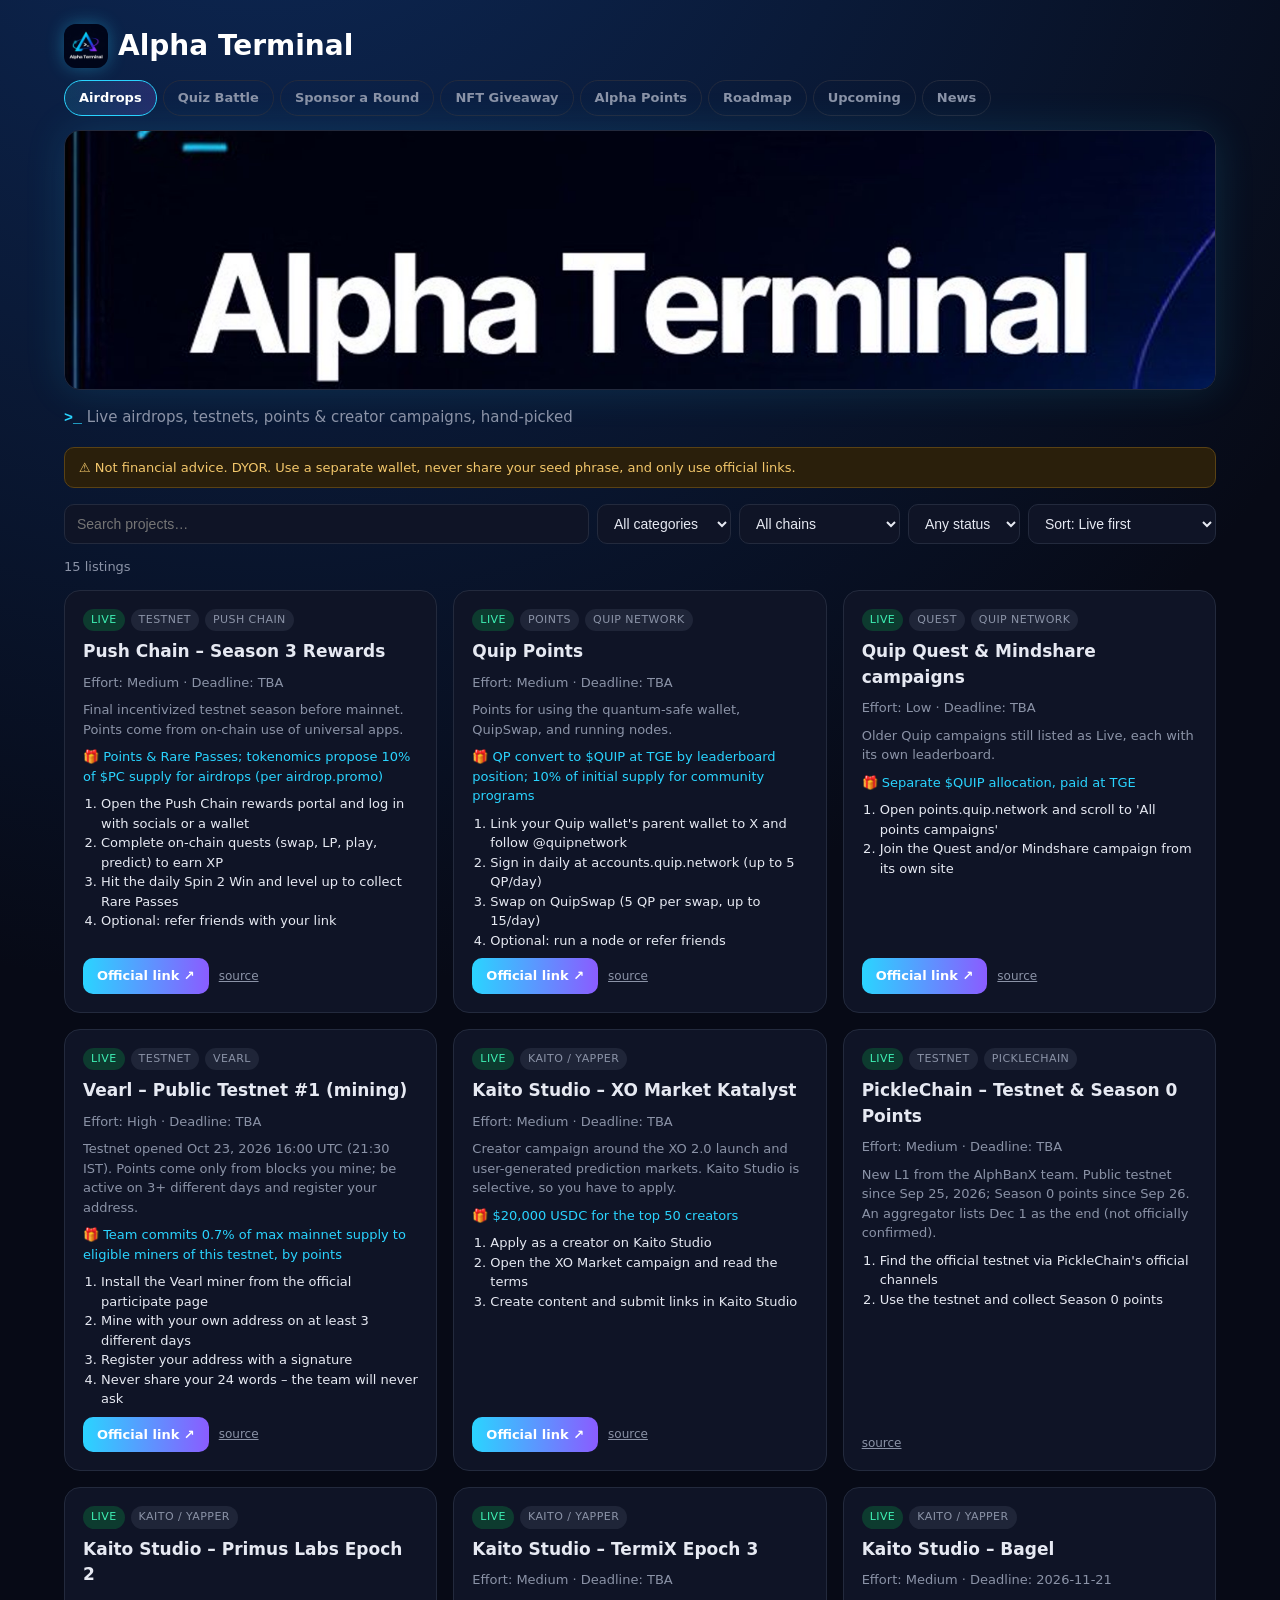
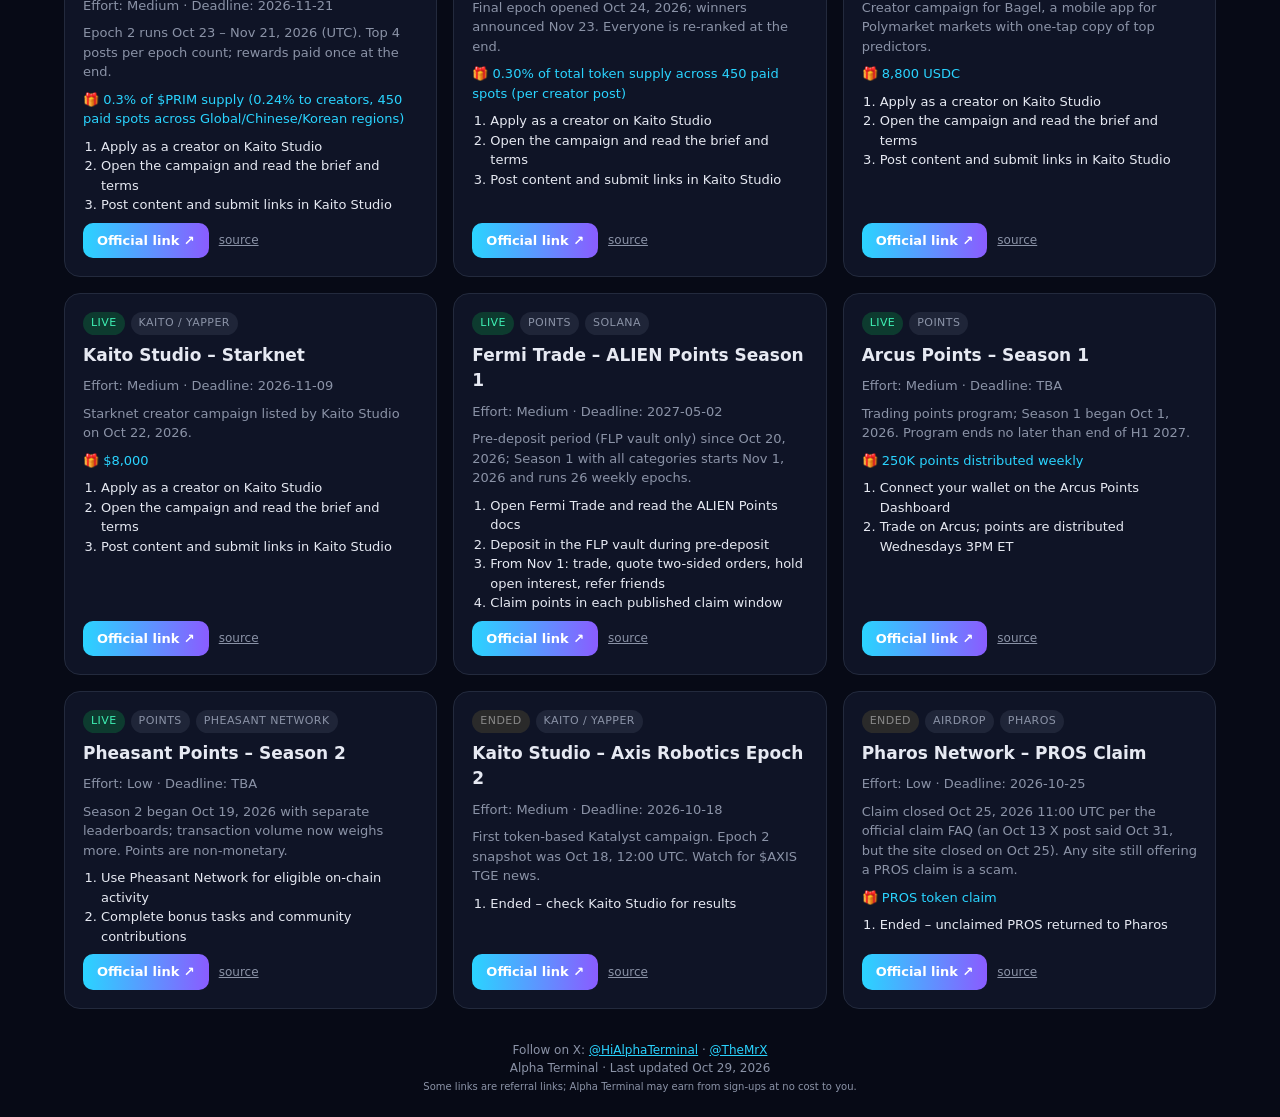
==== index.html @ 2c3d5b38 "Launch Alpha Terminal" ====
<!doctype html><html lang="en"><head><meta charset="utf-8"><meta name="viewport" content="width=device-width,initial-scale=1">
<title>Alpha Terminal</title><link rel="icon" href="assets/logo.jpg"><link rel="stylesheet" href="style.css"></head><body>
<header><div class="brand"><img src="assets/logo.jpg" alt="Alpha Terminal logo" class="logoimg"><span id="brand">Alpha Terminal</span></div><nav class="nav"><a href="index.html" class="on">Airdrops</a><a href="quiz.html">Quiz Battle</a><a href="sponsor.html">Sponsor a Round</a><a href="giveaway.html">NFT Giveaway</a><a href="points.html">Alpha Points</a><a href="roadmap.html">Roadmap</a><a href="upcoming.html">Upcoming</a><a href="news.html">News</a></nav><img class="hero" src="assets/banner.jpg" alt="Alpha Terminal"><p class="tag"><span class="prompt">&gt;_</span> Live airdrops, testnets, points &amp; creator campaigns, hand-picked</p></header>
<div class="disclaimer">⚠️ Not financial advice. DYOR. Use a separate wallet, never share your seed phrase, and only use official links.</div>
<section class="controls">
<input id="q" placeholder="Search projects…">
<select id="cat"><option value="">All categories</option><option value="airdrop">Airdrop</option><option value="testnet">Testnet</option><option value="points">Points</option><option value="kaito">Kaito / Yapper</option><option value="quest">Quest</option></select>
<select id="chain"><option value="">All chains</option></select>
<select id="status"><option value="">Any status</option><option value="live">Live</option><option value="upcoming">Upcoming</option><option value="ended">Ended</option></select>
<select id="sort"><option value="status">Sort: Live first</option><option value="deadline">Sort: Deadline soonest</option><option value="name">Sort: Name</option></select>
</section>
<p id="count" class="count"></p><main id="grid" class="grid"></main>
<footer>Follow on X: <a href="https://x.com/HiAlphaTerminal" target="_blank" rel="noopener">@HiAlphaTerminal</a> · <a href="https://x.com/TheMrX" target="_blank" rel="noopener">@TheMrX</a><br>Alpha Terminal · Last updated Oct 29, 2026<br><small>Some links are referral links; Alpha Terminal may earn from sign-ups at no cost to you.</small></footer>
<script src="app.js"></script></body></html>
---- style.css ----
:root{--bg:#070a16;--card:#0f1426;--line:#232a3d;--txt:#e6e9f2;--mut:#8b93a7;--acc:#8a5cff;--acc2:#2ad4ff}
*{box-sizing:border-box}body{margin:0 auto;background:radial-gradient(circle at 20% -10%,#0d2a5a,transparent 40%),var(--bg);color:var(--txt);font:15px/1.5 system-ui,-apple-system,Segoe UI,Roboto,sans-serif;padding:24px;max-width:1200px}
header .brand{font-size:28px;font-weight:800}.logo{color:var(--acc2)}#brand{background:linear-gradient(90deg,var(--acc),var(--acc2));-webkit-background-clip:text;background-clip:text;color:transparent}.tag{color:var(--mut);margin:4px 0 16px}
.disclaimer{background:#2a1f0b;border:1px solid #5a4214;color:#f3c76b;padding:10px 14px;border-radius:10px;font-size:13px;margin-bottom:16px}
.controls{display:flex;flex-wrap:wrap;gap:8px;margin-bottom:8px}.controls input,.controls select{background:var(--card);color:var(--txt);border:1px solid var(--line);border-radius:10px;padding:10px 12px;font-size:14px}.controls input{flex:1;min-width:200px}
.count{color:var(--mut);font-size:13px}.grid{display:grid;grid-template-columns:repeat(auto-fill,minmax(300px,1fr));gap:16px}
.card{background:var(--card);border:1px solid var(--line);border-radius:16px;padding:18px;display:flex;flex-direction:column;gap:8px;transition:.2s}.card:hover{border-color:var(--acc);transform:translateY(-2px)}
.card h3{margin:0;font-size:17px}.badges{display:flex;flex-wrap:wrap;gap:6px}.b{font-size:11px;padding:3px 8px;border-radius:99px;background:#1f2538;color:var(--mut);text-transform:uppercase;letter-spacing:.04em}
.live{background:#0d3b2f;color:#3ef0b4}.upcoming{background:#1c2a52;color:#7fb0ff}.ended{background:#2a2a2a;color:#888}
.meta{font-size:13px;color:var(--mut);margin:0}.reward{font-size:13px;color:var(--acc2)}ol{margin:0;padding-left:18px;font-size:13px}
.links{margin-top:auto;display:flex;gap:10px;align-items:center}.btn{background:var(--acc);color:#fff;text-decoration:none;padding:8px 14px;border-radius:10px;font-weight:600;font-size:13px}.src{color:var(--mut);font-size:12px}
footer{color:var(--mut);font-size:12px;text-align:center;margin-top:32px}@media(max-width:600px){body{padding:14px}.controls select{flex:1}}
.brand{display:flex;align-items:center;gap:10px}.logoimg{width:44px;height:44px;border-radius:12px;box-shadow:0 0 18px #2ad4ff55}#brand{color:#fff;background:none}
.hero{width:100%;max-height:260px;object-fit:cover;border-radius:16px;margin:14px 0 6px;border:1px solid var(--line);box-shadow:0 0 40px #2ad4ff22}
.prompt{color:var(--acc2);font-family:ui-monospace,monospace;font-weight:700}.btn{background:linear-gradient(90deg,var(--acc2),var(--acc))}footer a{color:var(--acc2)}
.card:hover{border-color:var(--acc2)}

.nav{display:flex;gap:6px;flex-wrap:wrap;margin-top:12px}.nav a{color:var(--mut);text-decoration:none;padding:7px 14px;border:1px solid var(--line);border-radius:99px;font-size:13px;font-weight:600}.nav a.on,.nav a:hover{color:#fff;border-color:var(--acc2);background:linear-gradient(90deg,#2ad4ff22,#8a5cff33)}
.ptitle{font-size:28px;margin:20px 0 10px}.panel{background:var(--card);border:1px solid var(--line);border-radius:16px;padding:20px;margin:16px 0}
.round{background:linear-gradient(90deg,#2ad4ff22,#8a5cff33);border:1px solid var(--acc);border-radius:14px;padding:12px 16px;display:flex;gap:12px;align-items:center;flex-wrap:wrap}.round img{width:36px;height:36px;border-radius:8px}
.rules ul{padding-left:18px;color:var(--txt);font-size:14px}.joinf{display:flex;flex-wrap:wrap;gap:8px}.joinf input{flex:1;min-width:160px;background:#0a0f1e;color:var(--txt);border:1px solid var(--line);border-radius:10px;padding:10px 12px}
button.btn{border:0;cursor:pointer}.btn2{background:transparent;color:var(--acc2);border:1px solid var(--acc2);padding:8px 14px;border-radius:10px;font-weight:600;font-size:13px;text-decoration:none;cursor:pointer}.sm{padding:4px 10px;font-size:11px}
.qtop{display:flex;justify-content:space-between;color:var(--mut)}.timer{font-family:ui-monospace,monospace;color:var(--acc2);font-weight:700}.bar{height:6px;background:#1f2538;border-radius:9px;overflow:hidden;margin:8px 0}.bar i{display:block;height:100%;background:linear-gradient(90deg,var(--acc2),var(--acc))}
.opts{display:grid;gap:10px}.opts button{text-align:left;background:#0a0f1e;color:var(--txt);border:1px solid var(--line);border-radius:12px;padding:12px 14px;font-size:15px;cursor:pointer}.opts button:hover{border-color:var(--acc2)}.opts .ok{border-color:#3ef0b4;background:#0d3b2f}.opts .bad{border-color:#ff5c7a;background:#3b0d18}
.big{background:linear-gradient(90deg,var(--acc2),var(--acc));-webkit-background-clip:text;background-clip:text;color:transparent}
.lb{padding-left:22px}.lb li{padding:4px 0}.lb .w{color:#ffd76a;font-weight:700}.feat{background:linear-gradient(90deg,#2ad4ff,#8a5cff);color:#fff}.card.featured{border-color:var(--acc2);box-shadow:0 0 22px #2ad4ff33}
h2{font-size:20px}
.joinf label{flex:1 1 100%;display:flex;align-items:flex-start;gap:8px;margin:0}.joinf label input[type=checkbox]{flex:0 0 auto;min-width:0;width:16px;height:16px;margin:2px 0 0;padding:0}
.jp canvas{width:100%;max-width:600px;height:auto;border-radius:12px;border:1px solid var(--line);display:block;margin:10px 0}.jp .row{display:flex;flex-wrap:wrap;gap:8px;margin:8px 0}.jp input{flex:1;min-width:220px;background:#0a0f1e;color:var(--txt);border:1px solid var(--line);border-radius:10px;padding:10px 12px}
[hidden]{display:none!important}
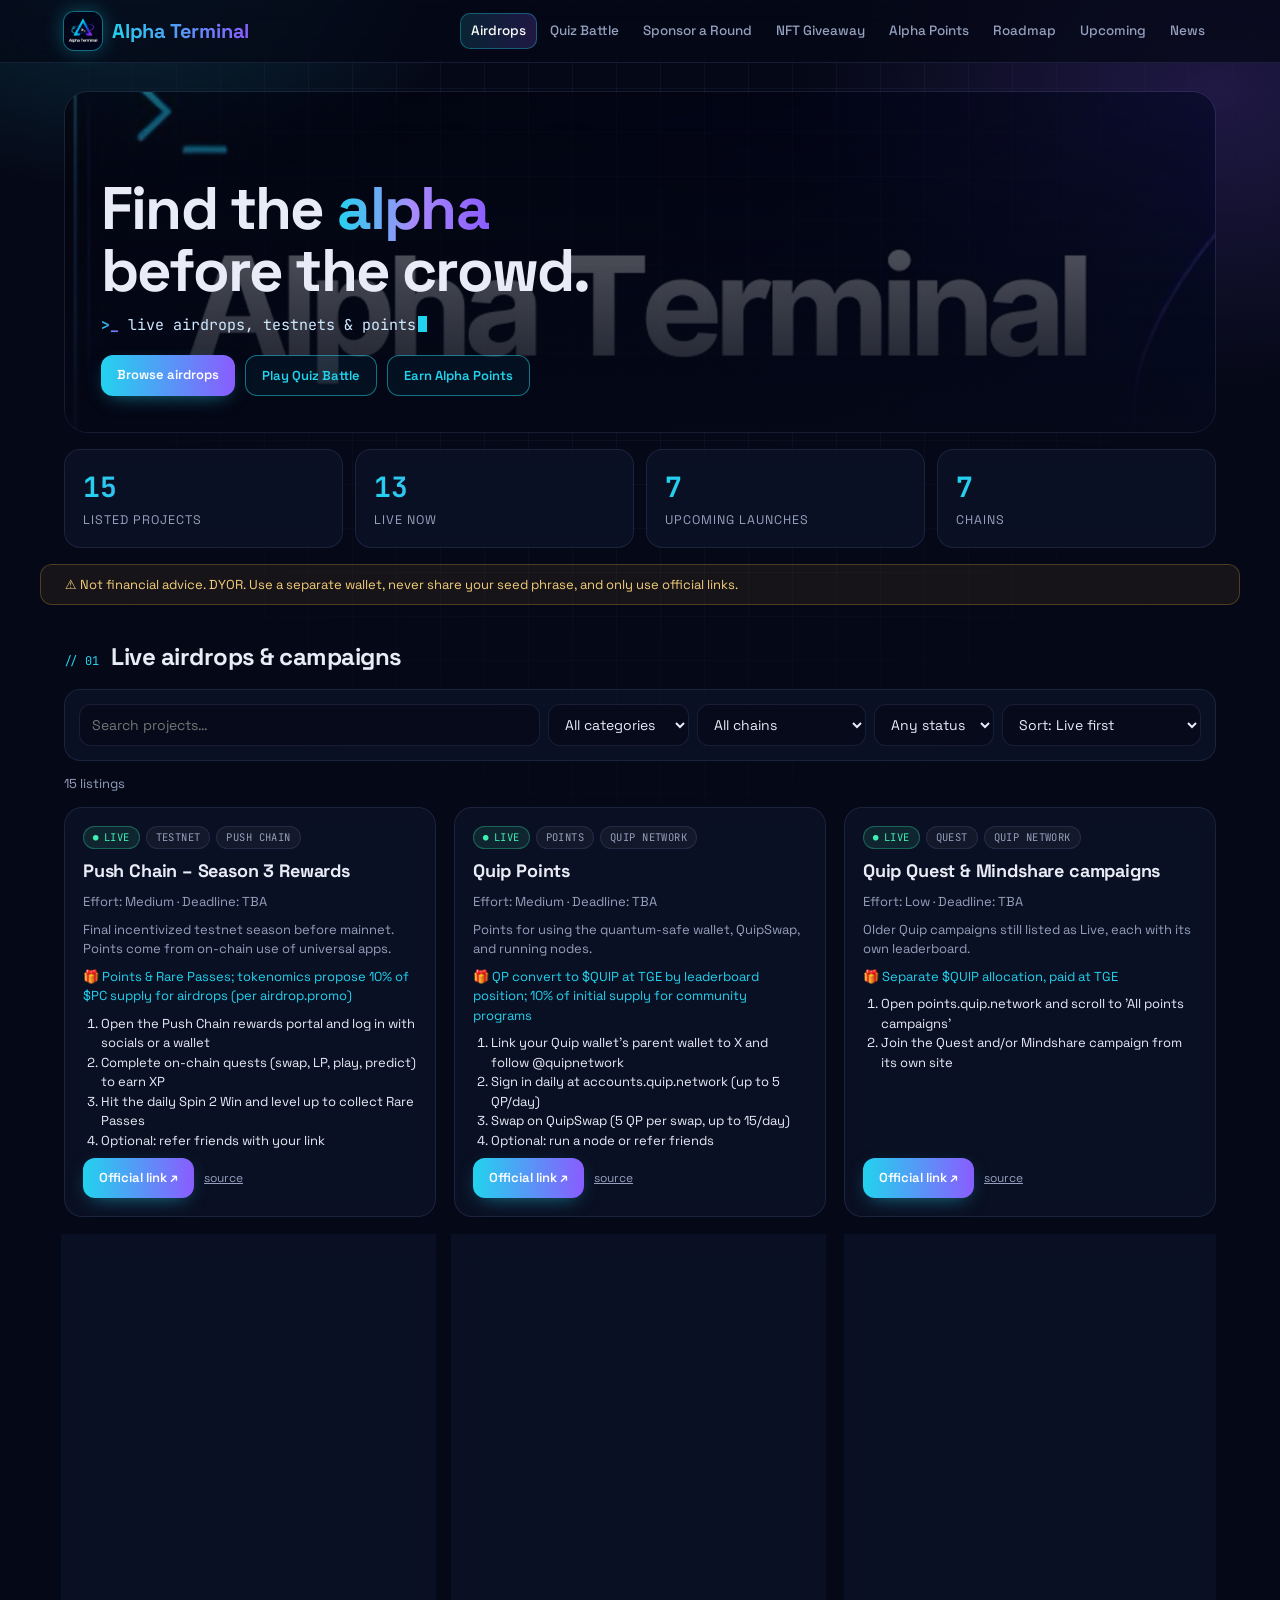
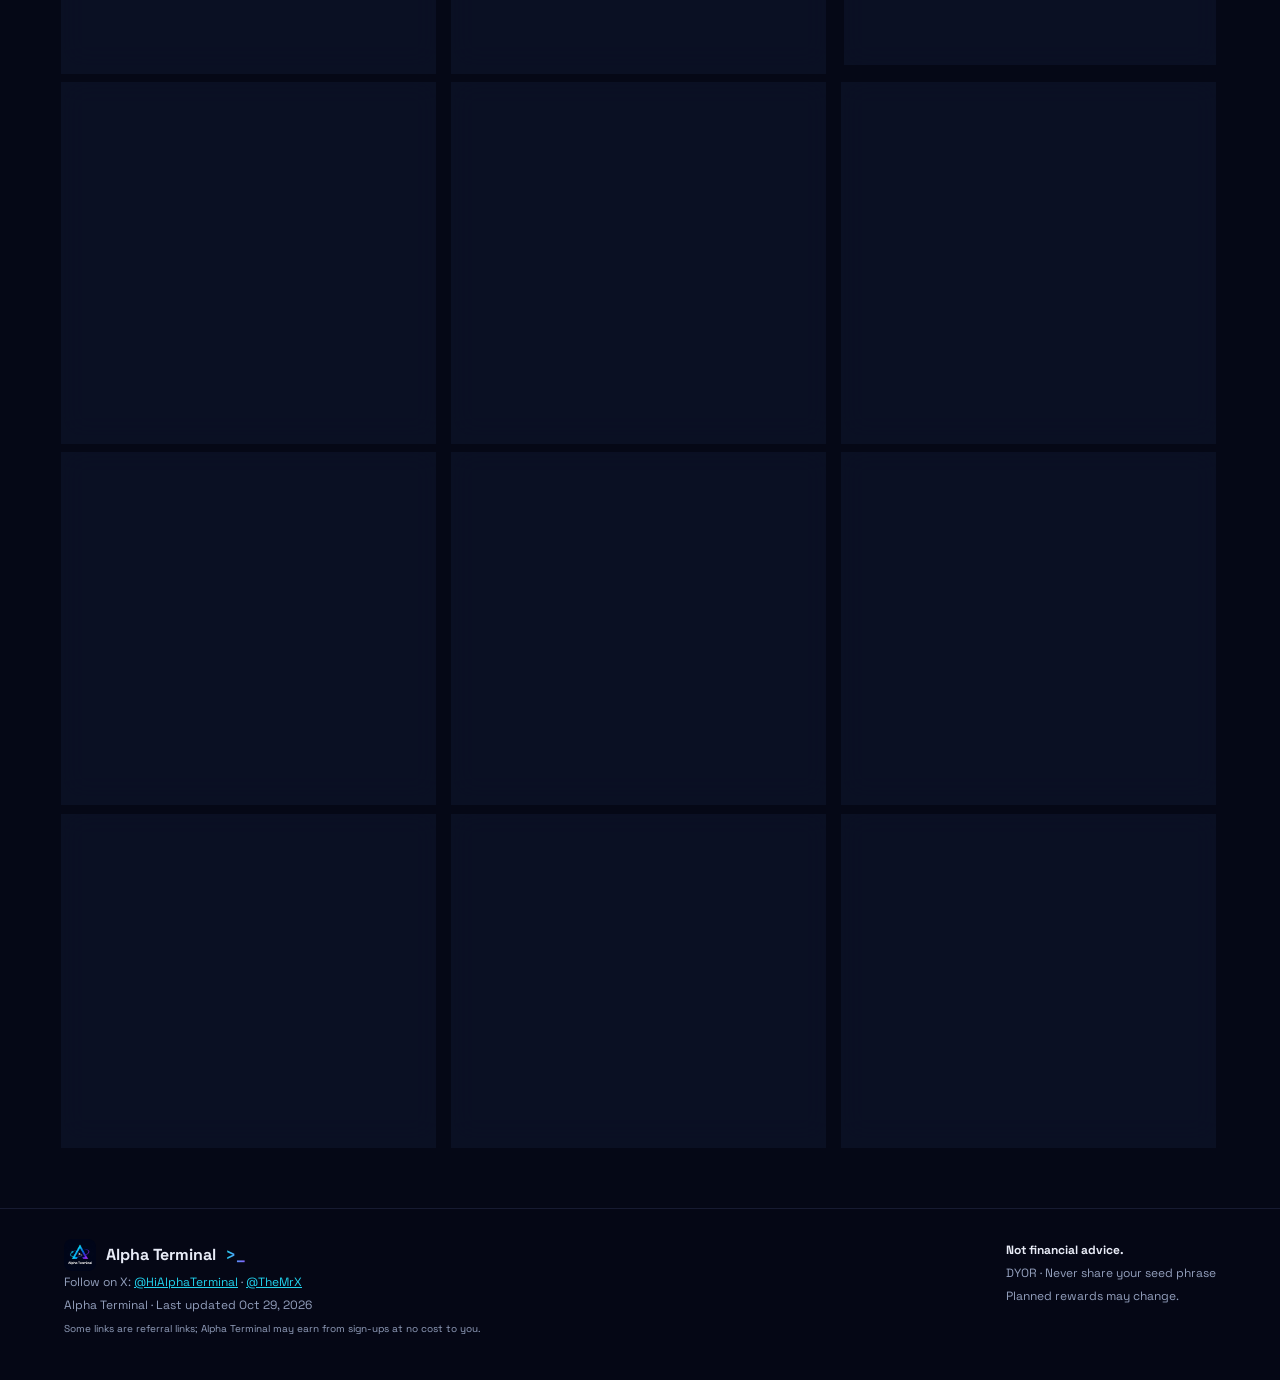
==== commit 27ccdf84: "Redesign: glass UI, hero, stats, sticky nav, mobile menu, OG meta" ====
--- a/index.html
+++ b/index.html
@@ -1,5 +1,7 @@
 <!doctype html><html lang="en"><head><meta charset="utf-8"><meta name="viewport" content="width=device-width,initial-scale=1">
-<title>Alpha Terminal</title><link rel="icon" href="assets/logo.jpg"><link rel="stylesheet" href="style.css"></head><body>
+<title>Alpha Terminal</title><link rel="icon" href="assets/logo.jpg"><meta name="description" content="Alpha Terminal: hand-picked airdrops, testnets, points campaigns, quiz battles and NFT giveaways. Not financial advice.">
+<meta name="theme-color" content="#050816"><meta property="og:type" content="website"><meta property="og:site_name" content="Alpha Terminal"><meta property="og:title" content="Alpha Terminal"><meta property="og:description" content="Hand-picked airdrops, campaigns, quiz battles &amp; Alpha Points."><meta property="og:url" content="https://mrxwhale.github.io/alpha-terminal/"><meta property="og:image" content="https://mrxwhale.github.io/alpha-terminal/assets/banner.jpg"><meta name="twitter:card" content="summary_large_image"><meta name="twitter:site" content="@HiAlphaTerminal"><meta name="twitter:creator" content="@TheMrX"><meta name="twitter:image" content="https://mrxwhale.github.io/alpha-terminal/assets/banner.jpg"><link rel="apple-touch-icon" href="assets/logo.jpg">
+<link rel="preconnect" href="https://fonts.googleapis.com"><link rel="preconnect" href="https://fonts.gstatic.com" crossorigin><link href="https://fonts.googleapis.com/css2?family=JetBrains+Mono:wght@400;700&family=Space+Grotesk:wght@400;500;700&display=swap" rel="stylesheet"><link rel="stylesheet" href="style.css"></head><body>
 <header><div class="brand"><img src="assets/logo.jpg" alt="Alpha Terminal logo" class="logoimg"><span id="brand">Alpha Terminal</span></div><nav class="nav"><a href="index.html" class="on">Airdrops</a><a href="quiz.html">Quiz Battle</a><a href="sponsor.html">Sponsor a Round</a><a href="giveaway.html">NFT Giveaway</a><a href="points.html">Alpha Points</a><a href="roadmap.html">Roadmap</a><a href="upcoming.html">Upcoming</a><a href="news.html">News</a></nav><img class="hero" src="assets/banner.jpg" alt="Alpha Terminal"><p class="tag"><span class="prompt">&gt;_</span> Live airdrops, testnets, points &amp; creator campaigns, hand-picked</p></header>
 <div class="disclaimer">⚠️ Not financial advice. DYOR. Use a separate wallet, never share your seed phrase, and only use official links.</div>
 <section class="controls">
@@ -11,4 +13,4 @@
 </section>
 <p id="count" class="count"></p><main id="grid" class="grid"></main>
 <footer>Follow on X: <a href="https://x.com/HiAlphaTerminal" target="_blank" rel="noopener">@HiAlphaTerminal</a> · <a href="https://x.com/TheMrX" target="_blank" rel="noopener">@TheMrX</a><br>Alpha Terminal · Last updated Oct 29, 2026<br><small>Some links are referral links; Alpha Terminal may earn from sign-ups at no cost to you.</small></footer>
-<script src="app.js"></script></body></html>
+<script src="app.js"></script><script src="ui.js"></script></body></html>
--- a/style.css
+++ b/style.css
@@ -28,3 +28,62 @@
 .joinf label{flex:1 1 100%;display:flex;align-items:flex-start;gap:8px;margin:0}.joinf label input[type=checkbox]{flex:0 0 auto;min-width:0;width:16px;height:16px;margin:2px 0 0;padding:0}
 .jp canvas{width:100%;max-width:600px;height:auto;border-radius:12px;border:1px solid var(--line);display:block;margin:10px 0}.jp .row{display:flex;flex-wrap:wrap;gap:8px;margin:8px 0}.jp input{flex:1;min-width:220px;background:#0a0f1e;color:var(--txt);border:1px solid var(--line);border-radius:10px;padding:10px 12px}
 [hidden]{display:none!important}
+
+/* ===== Redesign v2 ===== */
+:root{--bg:#050816;--card:rgba(16,22,44,.62);--line:rgba(120,140,200,.16);--txt:#e9ecf7;--mut:#94a0bd;--acc:#8a5cff;--acc2:#22d3ee;--grad:linear-gradient(90deg,#22d3ee,#8a5cff);--mono:'JetBrains Mono',ui-monospace,monospace}
+html{scroll-behavior:smooth}
+body{font-family:'Space Grotesk',system-ui,-apple-system,Segoe UI,Roboto,sans-serif;max-width:none;padding:0;background:var(--bg);min-height:100vh;overflow-x:hidden}
+body>*:not(header):not(.bgfx){max-width:1200px;margin-left:auto;margin-right:auto;padding-left:24px;padding-right:24px}
+body>.disclaimer,body>.panel,body>.round{margin-left:max(24px,calc((100% - 1152px)/2));margin-right:max(24px,calc((100% - 1152px)/2));padding-left:16px;padding-right:16px}
+.bgfx{position:fixed;inset:0;z-index:-1;pointer-events:none;background:
+radial-gradient(600px 400px at 10% -5%,rgba(34,211,238,.18),transparent 60%),
+radial-gradient(700px 500px at 95% 10%,rgba(138,92,255,.20),transparent 60%),var(--bg)}
+.bgfx:after{content:"";position:absolute;inset:0;background-image:linear-gradient(rgba(120,140,220,.07) 1px,transparent 1px),linear-gradient(90deg,rgba(120,140,220,.07) 1px,transparent 1px);background-size:44px 44px;mask-image:radial-gradient(ellipse at 50% 0%,#000 30%,transparent 75%);-webkit-mask-image:radial-gradient(ellipse at 50% 0%,#000 30%,transparent 75%);animation:gridmove 30s linear infinite}
+@keyframes gridmove{to{background-position:44px 44px}}
+header{position:sticky;top:0;z-index:50;display:flex;align-items:center;gap:16px;flex-wrap:wrap;padding:12px max(24px,calc((100% - 1152px)/2));background:rgba(5,8,22,.72);backdrop-filter:blur(14px);-webkit-backdrop-filter:blur(14px);border-bottom:1px solid var(--line)}
+header .brand{font-size:20px;font-weight:700;letter-spacing:-.01em}
+.logoimg{width:38px;height:38px;border-radius:10px;box-shadow:0 0 0 1px rgba(34,211,238,.4),0 0 20px rgba(34,211,238,.35)}
+#brand{background:var(--grad);-webkit-background-clip:text;background-clip:text;color:transparent}
+.nav{margin:0 0 0 auto;gap:2px}
+.nav a{border:0;border-radius:10px;padding:8px 11px;font-size:13.5px;font-weight:500;color:var(--mut);position:relative;transition:color .2s,background .2s}
+.nav a:hover{color:#fff;background:rgba(255,255,255,.05)}
+.nav a.on{color:#fff;background:linear-gradient(90deg,rgba(34,211,238,.14),rgba(138,92,255,.2));box-shadow:inset 0 0 0 1px rgba(34,211,238,.35)}
+.menubtn{display:none;margin-left:auto;background:rgba(255,255,255,.05);border:1px solid var(--line);color:#fff;border-radius:10px;width:42px;height:40px;font-size:20px;cursor:pointer}
+header>.hero,header>.tag,header>.heroWrap{display:none}
+.heroBlock{position:relative;margin-top:28px!important;border-radius:24px;overflow:hidden;border:1px solid var(--line);padding:0!important;max-width:1152px!important}
+.heroBlock img{width:100%;height:340px;object-fit:cover;display:block;opacity:.55}
+.heroBlock .hx{position:absolute;inset:0;display:flex;flex-direction:column;justify-content:flex-end;padding:36px;background:linear-gradient(180deg,rgba(5,8,22,.1),rgba(5,8,22,.92))}
+.heroBlock h1{font-size:clamp(32px,6vw,60px);line-height:1.03;margin:0 0 12px;letter-spacing:-.03em;font-weight:700}
+.gtxt{background:linear-gradient(90deg,#22d3ee,#a78bfa,#8a5cff);-webkit-background-clip:text;background-clip:text;color:transparent}
+.typing{font-family:var(--mono);color:#cfe9ff;font-size:15px;min-height:1.5em}.typing .cur{display:inline-block;width:9px;height:1.1em;background:var(--acc2);vertical-align:-2px;margin-left:2px;animation:blink 1s steps(1) infinite}
+@keyframes blink{50%{opacity:0}}
+.heroCta{display:flex;gap:10px;flex-wrap:wrap;margin-top:18px}
+.stats{display:grid!important;grid-template-columns:repeat(4,1fr);gap:12px;margin-top:16px!important}
+.stat{background:var(--card);border:1px solid var(--line);border-radius:16px;padding:16px 18px;backdrop-filter:blur(10px)}
+.stat b{display:block;font-family:var(--mono);font-size:28px;background:var(--grad);-webkit-background-clip:text;background-clip:text;color:transparent}
+.stat span{color:var(--mut);font-size:12.5px;text-transform:uppercase;letter-spacing:.08em}
+.shead{display:flex;align-items:baseline;gap:12px;margin:34px auto 12px!important}.shead h2{margin:0;font-size:24px;letter-spacing:-.02em}.shead .k{font-family:var(--mono);font-size:12px;color:var(--acc2)}
+.ptitle{font-size:clamp(28px,4.5vw,42px);letter-spacing:-.03em;margin:34px auto 6px!important;font-weight:700}
+.ptitle{background:linear-gradient(90deg,#fff,#c7d2fe 60%,#a78bfa);-webkit-background-clip:text;background-clip:text;color:transparent}
+.disclaimer{background:rgba(245,180,60,.07);border:1px solid rgba(245,180,60,.25);color:#f5cf7a;border-radius:12px;margin-top:16px}
+.card,.panel{background:var(--card);backdrop-filter:blur(12px);-webkit-backdrop-filter:blur(12px);border:1px solid var(--line);border-radius:18px;position:relative;transition:transform .25s ease,box-shadow .25s ease,border-color .25s}
+.card:before{content:"";position:absolute;inset:0;border-radius:inherit;padding:1px;background:var(--grad);-webkit-mask:linear-gradient(#000 0 0) content-box,linear-gradient(#000 0 0);-webkit-mask-composite:xor;mask-composite:exclude;opacity:0;transition:opacity .25s;pointer-events:none}
+.card:hover{transform:translateY(-4px);border-color:transparent;box-shadow:0 18px 40px -18px rgba(34,211,238,.35),0 10px 30px -12px rgba(138,92,255,.35)}.card:hover:before{opacity:1}
+.card h3{font-size:18px;letter-spacing:-.01em}
+.b{font-family:var(--mono);font-size:10.5px;padding:3px 9px;border:1px solid var(--line);background:rgba(255,255,255,.04)}
+.live{background:rgba(62,240,180,.1);color:#3ef0b4;border-color:rgba(62,240,180,.3)}.live:before{content:"● ";font-size:9px}
+.upcoming{background:rgba(127,176,255,.1);color:#93c5fd;border-color:rgba(127,176,255,.3)}
+.btn{background:var(--grad);border-radius:12px;padding:10px 16px;box-shadow:0 6px 20px -8px rgba(34,211,238,.6);transition:transform .15s,box-shadow .2s,filter .2s;display:inline-block}
+.btn:hover{transform:translateY(-1px);filter:brightness(1.1);box-shadow:0 10px 26px -8px rgba(138,92,255,.7)}
+.btn2{border-radius:12px;padding:10px 16px;border-color:rgba(34,211,238,.5);background:rgba(34,211,238,.05);transition:background .2s}.btn2:hover{background:rgba(34,211,238,.14)}.btn2.sm{padding:4px 10px}
+.controls{padding:14px!important;background:var(--card);border:1px solid var(--line);border-radius:16px;margin-top:14px!important;max-width:1152px!important}
+.controls input,.controls select,.joinf input,.jp input{background:rgba(5,8,22,.6);border-radius:12px;font-family:inherit}
+input:focus,select:focus,button:focus-visible,a:focus-visible{outline:2px solid var(--acc2);outline-offset:2px}
+.grid{gap:18px}.opts button{border-radius:14px;transition:border-color .2s,transform .15s}.opts button:hover{transform:translateX(3px)}
+.timer,.prompt{font-family:var(--mono)}.prompt{background:var(--grad);-webkit-background-clip:text;background-clip:text;color:transparent}
+footer{margin-top:70px!important;border-top:1px solid var(--line);padding:30px 24px 40px!important;max-width:none!important;background:rgba(5,8,22,.6);line-height:1.9}
+.fwrap{display:flex;justify-content:space-between;gap:20px;flex-wrap:wrap;max-width:1152px;margin:0 auto;text-align:left}.fwrap .fb2{display:flex;align-items:center;gap:10px;font-weight:700;color:var(--txt);font-size:16px}.fwrap img{width:32px;height:32px;border-radius:8px}
+.reveal{opacity:0;transform:translateY(16px);transition:opacity .6s ease,transform .6s ease}.reveal.in{opacity:1;transform:none}
+@media(prefers-reduced-motion:reduce){*{animation:none!important;transition:none!important}.reveal{opacity:1;transform:none}}
+@media(max-width:980px){.menubtn{display:block}.nav{display:none;flex-basis:100%;flex-direction:column;margin:6px 0 4px}.nav.open{display:flex}.nav a{padding:12px}}
+@media(max-width:600px){header{padding:10px 14px}body>*:not(header):not(.bgfx){padding-left:14px;padding-right:14px}body>.disclaimer,body>.panel,body>.round{margin-left:14px;margin-right:14px}.stats{grid-template-columns:repeat(2,1fr)}.heroBlock img{height:420px}.heroBlock .hx{padding:20px}.controls{margin-left:14px!important;margin-right:14px!important}.heroBlock{margin-left:14px!important;margin-right:14px!important}}
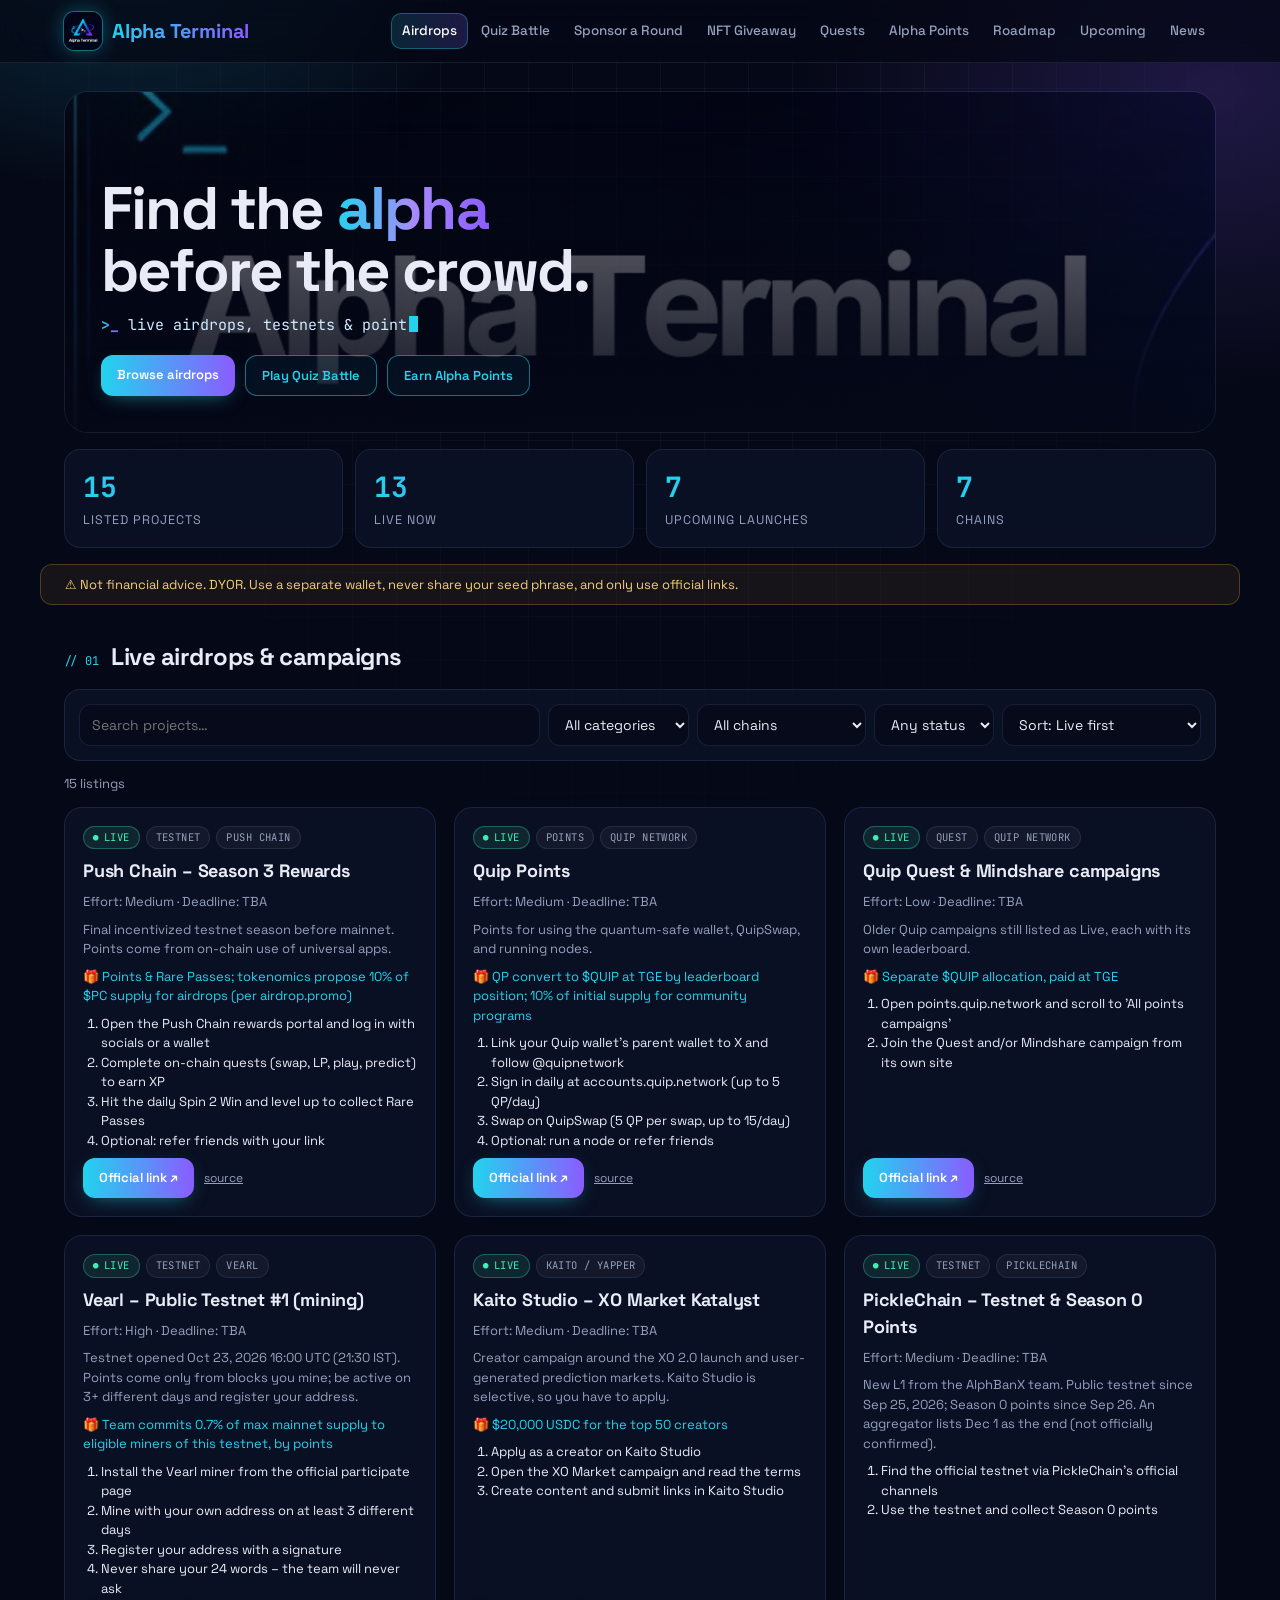
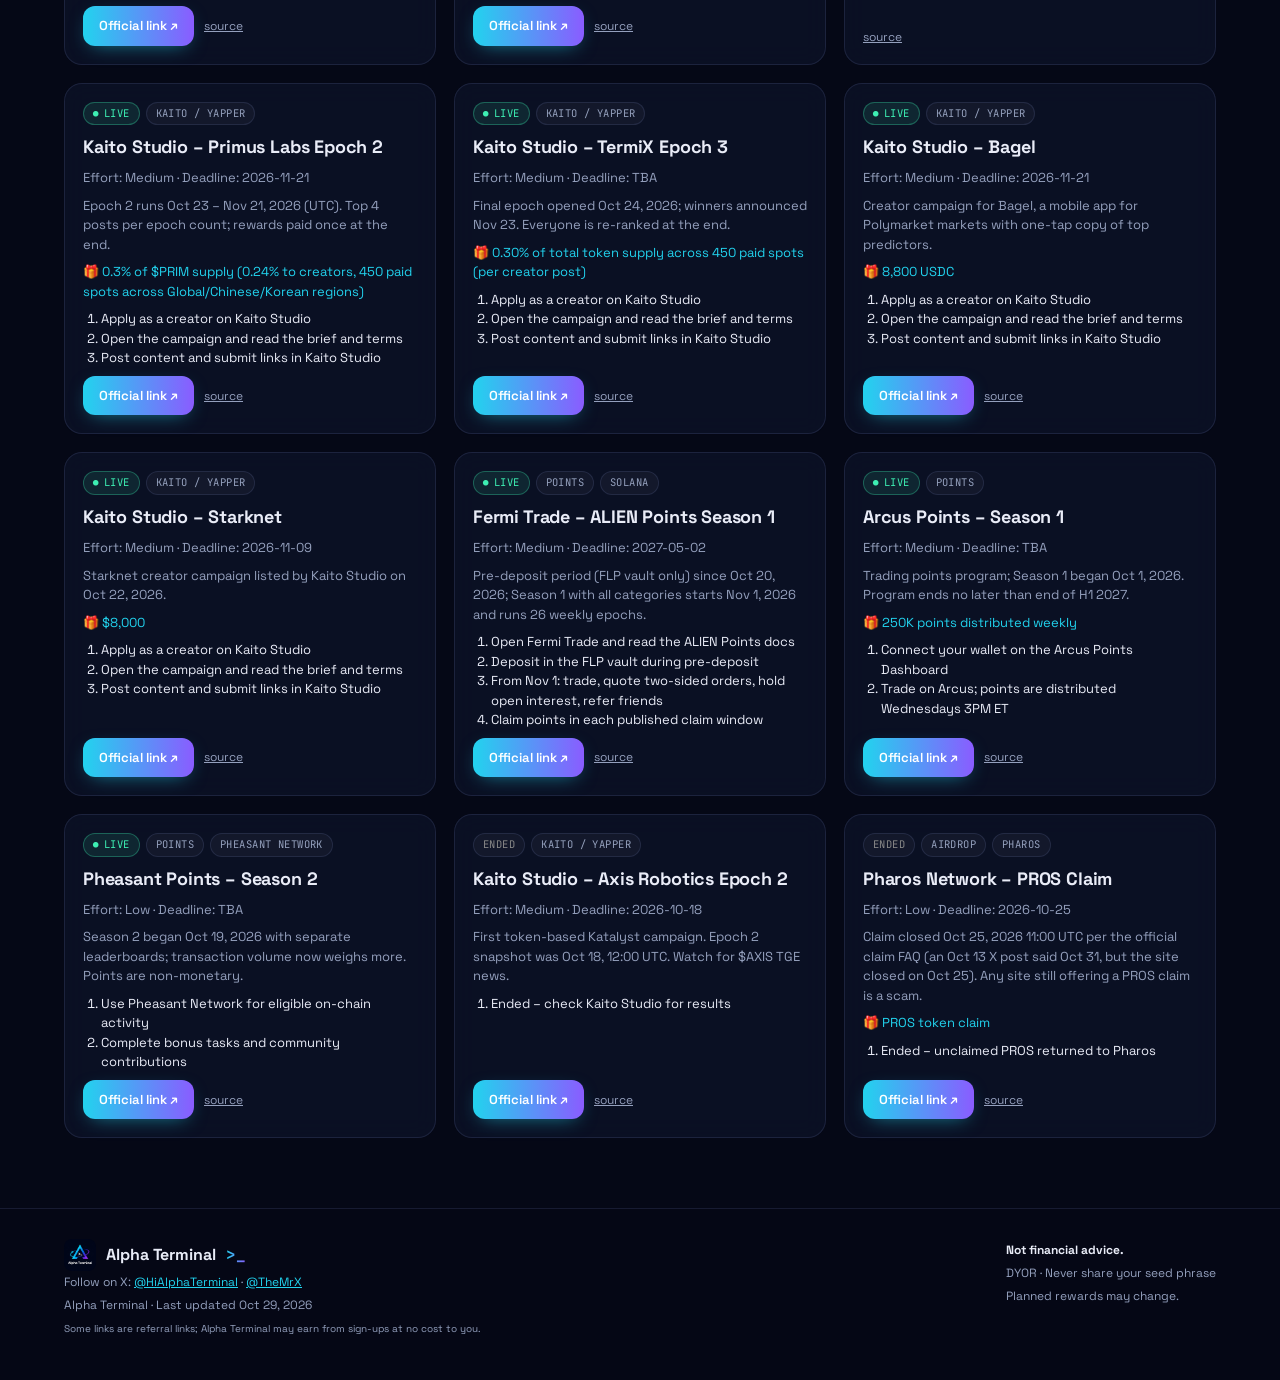
==== commit 9888e62a: "Add Quests page (daily/weekly/one-time, IST resets) + nav + points tasks" ====
--- a/index.html
+++ b/index.html
@@ -2,7 +2,7 @@
 <title>Alpha Terminal</title><link rel="icon" href="assets/logo.jpg"><meta name="description" content="Alpha Terminal: hand-picked airdrops, testnets, points campaigns, quiz battles and NFT giveaways. Not financial advice.">
 <meta name="theme-color" content="#050816"><meta property="og:type" content="website"><meta property="og:site_name" content="Alpha Terminal"><meta property="og:title" content="Alpha Terminal"><meta property="og:description" content="Hand-picked airdrops, campaigns, quiz battles &amp; Alpha Points."><meta property="og:url" content="https://mrxwhale.github.io/alpha-terminal/"><meta property="og:image" content="https://mrxwhale.github.io/alpha-terminal/assets/banner.jpg"><meta name="twitter:card" content="summary_large_image"><meta name="twitter:site" content="@HiAlphaTerminal"><meta name="twitter:creator" content="@TheMrX"><meta name="twitter:image" content="https://mrxwhale.github.io/alpha-terminal/assets/banner.jpg"><link rel="apple-touch-icon" href="assets/logo.jpg">
 <link rel="preconnect" href="https://fonts.googleapis.com"><link rel="preconnect" href="https://fonts.gstatic.com" crossorigin><link href="https://fonts.googleapis.com/css2?family=JetBrains+Mono:wght@400;700&family=Space+Grotesk:wght@400;500;700&display=swap" rel="stylesheet"><link rel="stylesheet" href="style.css"></head><body>
-<header><div class="brand"><img src="assets/logo.jpg" alt="Alpha Terminal logo" class="logoimg"><span id="brand">Alpha Terminal</span></div><nav class="nav"><a href="index.html" class="on">Airdrops</a><a href="quiz.html">Quiz Battle</a><a href="sponsor.html">Sponsor a Round</a><a href="giveaway.html">NFT Giveaway</a><a href="points.html">Alpha Points</a><a href="roadmap.html">Roadmap</a><a href="upcoming.html">Upcoming</a><a href="news.html">News</a></nav><img class="hero" src="assets/banner.jpg" alt="Alpha Terminal"><p class="tag"><span class="prompt">&gt;_</span> Live airdrops, testnets, points &amp; creator campaigns, hand-picked</p></header>
+<header><div class="brand"><img src="assets/logo.jpg" alt="Alpha Terminal logo" class="logoimg"><span id="brand">Alpha Terminal</span></div><nav class="nav"><a href="index.html" class="on">Airdrops</a><a href="quiz.html">Quiz Battle</a><a href="sponsor.html">Sponsor a Round</a><a href="giveaway.html">NFT Giveaway</a><a href="quests.html">Quests</a><a href="points.html">Alpha Points</a><a href="roadmap.html">Roadmap</a><a href="upcoming.html">Upcoming</a><a href="news.html">News</a></nav><img class="hero" src="assets/banner.jpg" alt="Alpha Terminal"><p class="tag"><span class="prompt">&gt;_</span> Live airdrops, testnets, points &amp; creator campaigns, hand-picked</p></header>
 <div class="disclaimer">⚠️ Not financial advice. DYOR. Use a separate wallet, never share your seed phrase, and only use official links.</div>
 <section class="controls">
 <input id="q" placeholder="Search projects…">
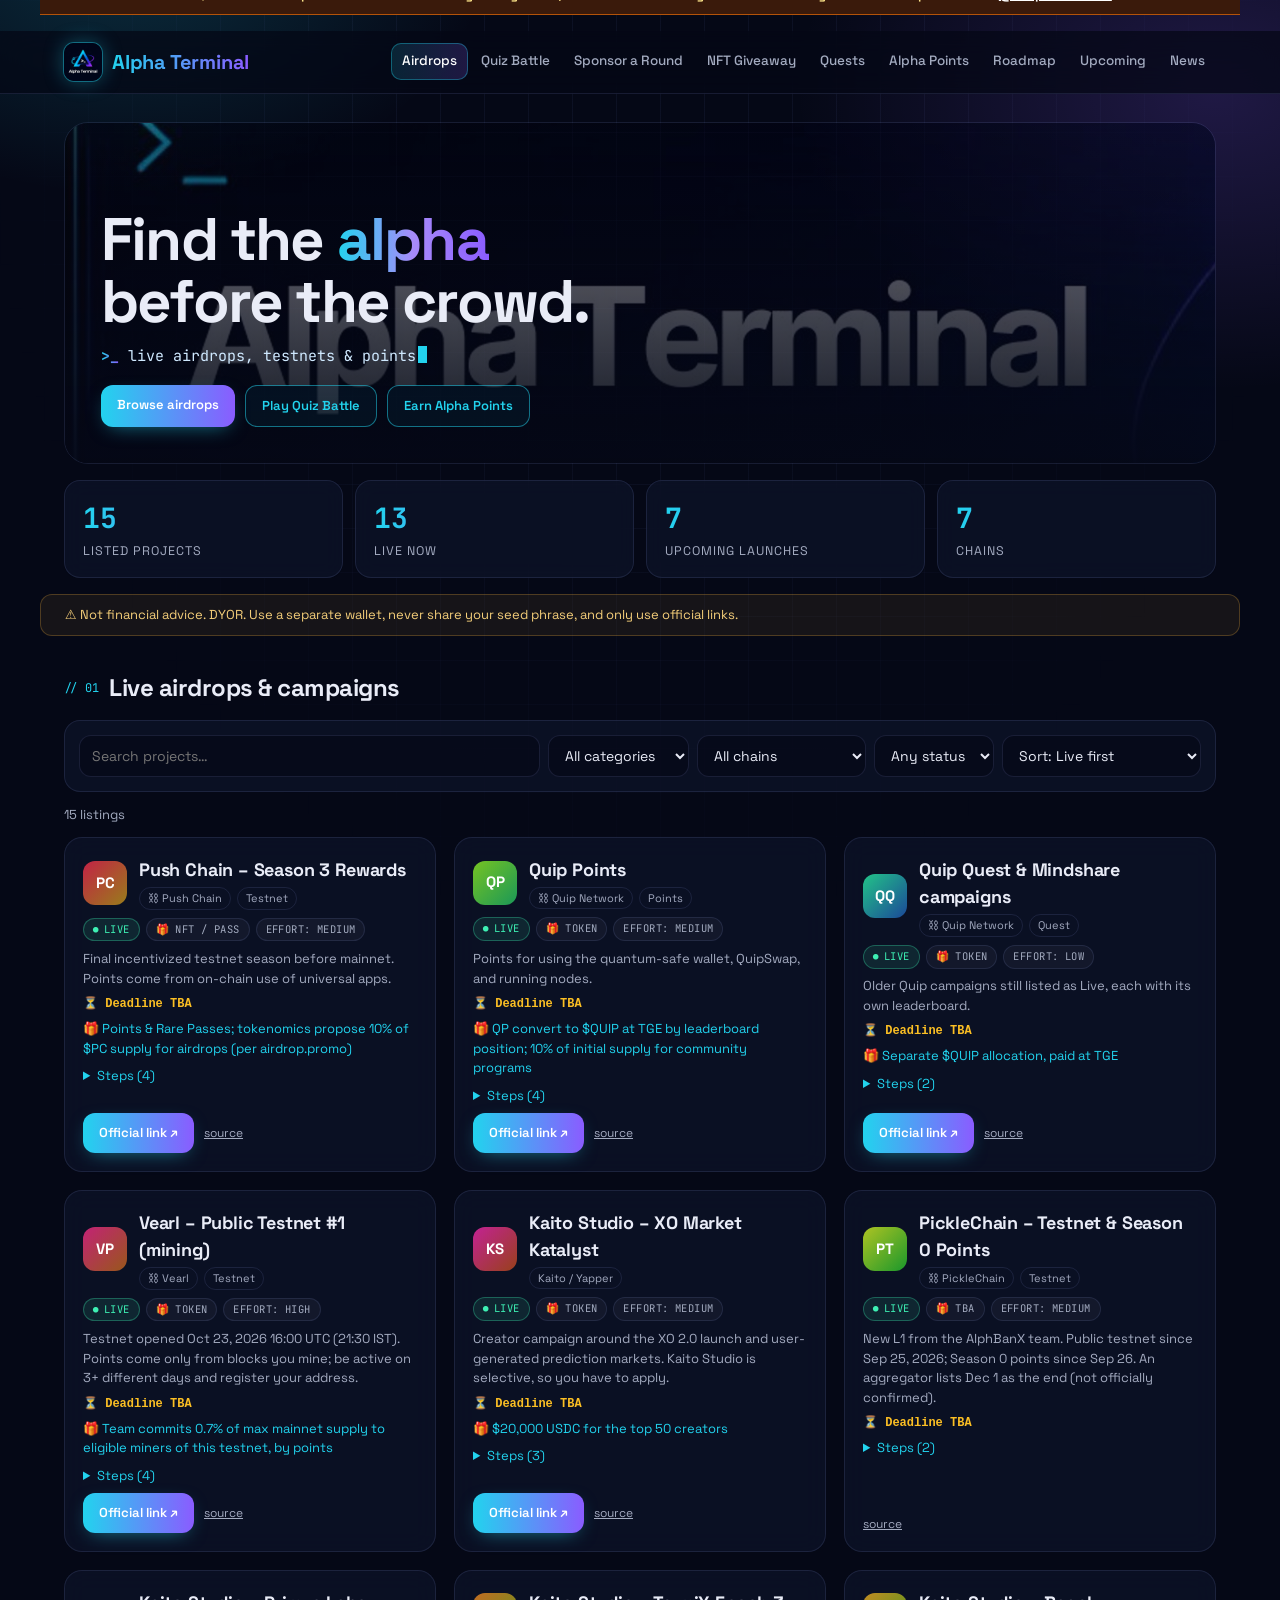
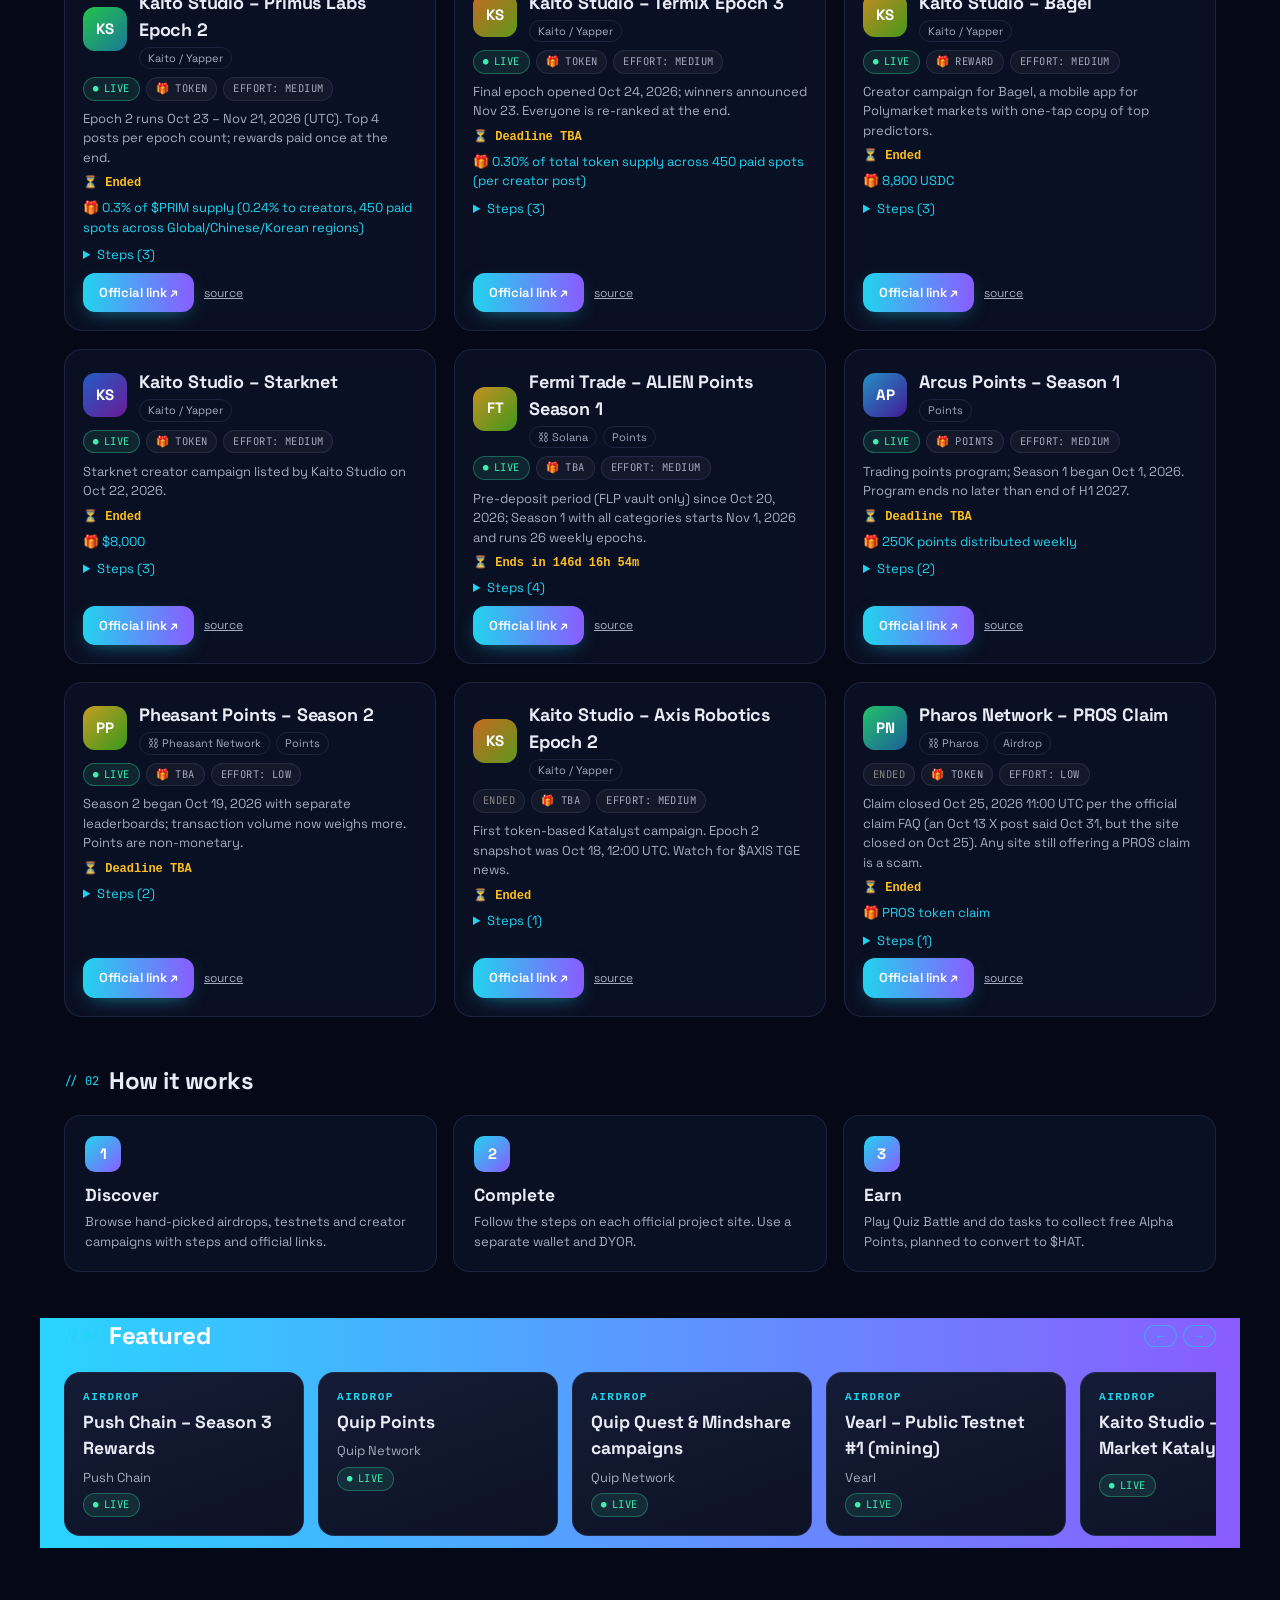
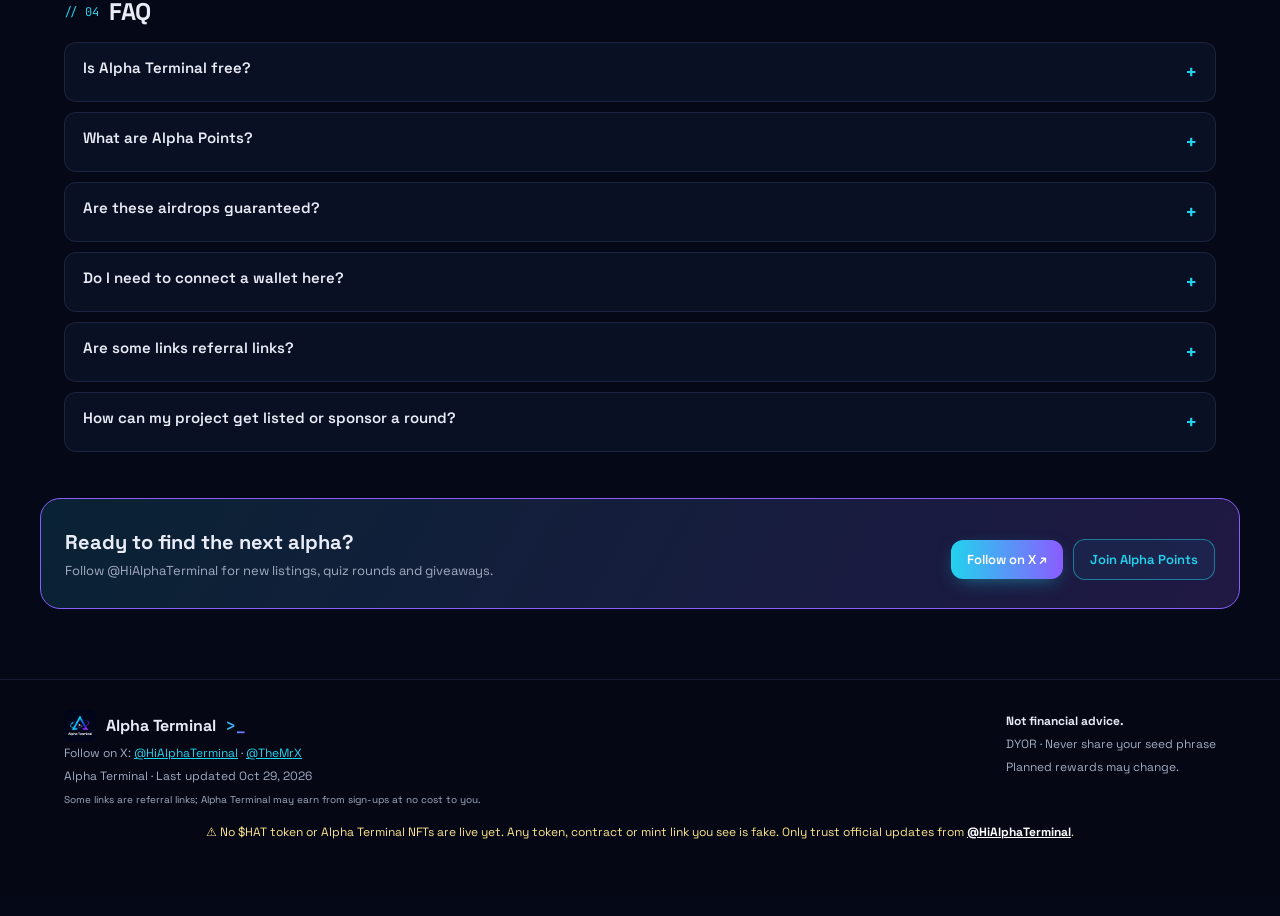
==== commit 9631516e: "Pro polish: page headers+breadcrumbs, toasts, skeletons, back-to-top, index how-it-works/featured/FA" ====
--- a/index.html
+++ b/index.html
@@ -1,7 +1,7 @@
 <!doctype html><html lang="en"><head><meta charset="utf-8"><meta name="viewport" content="width=device-width,initial-scale=1">
 <title>Alpha Terminal</title><link rel="icon" href="assets/logo.jpg"><meta name="description" content="Alpha Terminal: hand-picked airdrops, testnets, points campaigns, quiz battles and NFT giveaways. Not financial advice.">
 <meta name="theme-color" content="#050816"><meta property="og:type" content="website"><meta property="og:site_name" content="Alpha Terminal"><meta property="og:title" content="Alpha Terminal"><meta property="og:description" content="Hand-picked airdrops, campaigns, quiz battles &amp; Alpha Points."><meta property="og:url" content="https://mrxwhale.github.io/alpha-terminal/"><meta property="og:image" content="https://mrxwhale.github.io/alpha-terminal/assets/banner.jpg"><meta name="twitter:card" content="summary_large_image"><meta name="twitter:site" content="@HiAlphaTerminal"><meta name="twitter:creator" content="@TheMrX"><meta name="twitter:image" content="https://mrxwhale.github.io/alpha-terminal/assets/banner.jpg"><link rel="apple-touch-icon" href="assets/logo.jpg">
-<link rel="preconnect" href="https://fonts.googleapis.com"><link rel="preconnect" href="https://fonts.gstatic.com" crossorigin><link href="https://fonts.googleapis.com/css2?family=JetBrains+Mono:wght@400;700&family=Space+Grotesk:wght@400;500;700&display=swap" rel="stylesheet"><link rel="stylesheet" href="style.css"></head><body>
+<link rel="preconnect" href="https://fonts.googleapis.com"><link rel="preconnect" href="https://fonts.gstatic.com" crossorigin><link href="https://fonts.googleapis.com/css2?family=JetBrains+Mono:wght@400;700&family=Space+Grotesk:wght@400;500;700&display=swap" rel="stylesheet"><link rel="stylesheet" href="style.css"><link rel="stylesheet" href="pro.css"></head><body>
 <header><div class="brand"><img src="assets/logo.jpg" alt="Alpha Terminal logo" class="logoimg"><span id="brand">Alpha Terminal</span></div><nav class="nav"><a href="index.html" class="on">Airdrops</a><a href="quiz.html">Quiz Battle</a><a href="sponsor.html">Sponsor a Round</a><a href="giveaway.html">NFT Giveaway</a><a href="quests.html">Quests</a><a href="points.html">Alpha Points</a><a href="roadmap.html">Roadmap</a><a href="upcoming.html">Upcoming</a><a href="news.html">News</a></nav><img class="hero" src="assets/banner.jpg" alt="Alpha Terminal"><p class="tag"><span class="prompt">&gt;_</span> Live airdrops, testnets, points &amp; creator campaigns, hand-picked</p></header>
 <div class="disclaimer">⚠️ Not financial advice. DYOR. Use a separate wallet, never share your seed phrase, and only use official links.</div>
 <section class="controls">
@@ -13,4 +13,4 @@
 </section>
 <p id="count" class="count"></p><main id="grid" class="grid"></main>
 <footer>Follow on X: <a href="https://x.com/HiAlphaTerminal" target="_blank" rel="noopener">@HiAlphaTerminal</a> · <a href="https://x.com/TheMrX" target="_blank" rel="noopener">@TheMrX</a><br>Alpha Terminal · Last updated Oct 29, 2026<br><small>Some links are referral links; Alpha Terminal may earn from sign-ups at no cost to you.</small></footer>
-<script src="app.js"></script><script src="ui.js"></script></body></html>
+<script src="app.js"></script><script src="ui.js"></script><script src="pro.js"></script></body></html>
--- a/pro.css
+++ b/pro.css
@@ -0,0 +1,39 @@
+:root{--mut:#a3abc0}
+.phead{padding:26px 0 8px;border-bottom:1px solid var(--line);margin-bottom:18px}.phead .ptitle{margin:6px 0}
+.crumbs{font-size:12px;color:var(--mut);display:flex;gap:6px}.crumbs a{color:var(--acc2);text-decoration:none}
+.kick{font:700 11px ui-monospace,monospace;letter-spacing:.14em;text-transform:uppercase;color:var(--acc2)}
+.toasts{position:fixed;bottom:20px;left:50%;transform:translateX(-50%);z-index:999;display:flex;flex-direction:column;gap:8px}
+.toast{background:#111a33;border:1px solid var(--acc2);color:#fff;padding:10px 16px;border-radius:12px;font-size:14px;box-shadow:0 10px 30px #0008;animation:tin .25s;transition:.35s}.toast.err{border-color:#f87171}.toast.out{opacity:0;transform:translateY(10px)}
+@keyframes tin{from{opacity:0;transform:translateY(10px)}}
+.totop{position:fixed;right:18px;bottom:18px;width:44px;height:44px;border-radius:50%;border:1px solid var(--acc2);background:#0b1124;color:var(--acc2);font-size:18px;cursor:pointer;opacity:0;pointer-events:none;transition:.3s;z-index:50}.totop.show{opacity:1;pointer-events:auto}
+.skel{background:var(--card);border:1px solid var(--line);border-radius:16px;padding:18px;display:flex;flex-direction:column;gap:10px;min-height:150px}.skel i{display:block;height:12px;border-radius:6px;background:linear-gradient(90deg,#1a2138 25%,#273050 50%,#1a2138 75%);background-size:200% 100%;animation:sh 1.2s infinite}.skel i:first-child{width:50%;height:18px}.skel i:last-child{width:70%}
+@keyframes sh{to{background-position:-200% 0}}
+.empty{grid-column:1/-1;text-align:center;padding:40px;border:1px dashed var(--line);border-radius:16px}.empty .ei{font-size:36px}
+.ahead{display:flex;gap:12px;align-items:center}.av{flex:none;width:44px;height:44px;border-radius:12px;display:grid;place-items:center;font-weight:800;color:#fff;background:linear-gradient(135deg,hsl(var(--h) 70% 45%),hsl(calc(var(--h) + 60) 70% 35%))}
+.chips{display:flex;gap:6px;flex-wrap:wrap;margin-top:4px}.chip{font-size:11px;padding:2px 8px;border-radius:99px;border:1px solid var(--line);color:var(--mut)}
+.dot{display:inline-block;width:6px;height:6px;border-radius:50%;background:currentColor;margin-right:5px;vertical-align:middle}.b.live .dot{animation:pl 1.5s infinite}@keyframes pl{50%{opacity:.3}}
+.dl{font:600 12px ui-monospace,monospace;color:#fbbf24}.stp summary{cursor:pointer;font-size:13px;color:var(--acc2)}.stp ol{margin-top:6px}
+.blk{margin:46px 0}.steps3,.gsteps3{display:grid;grid-template-columns:repeat(auto-fit,minmax(220px,1fr));gap:16px;margin:16px 0}
+.st3{background:var(--card);border:1px solid var(--line);border-radius:16px;padding:20px}.st3 b{display:grid;place-items:center;width:36px;height:36px;border-radius:10px;background:linear-gradient(135deg,var(--acc2),var(--acc));color:#fff}.st3 h3{margin:10px 0 4px}
+.carnav{margin-left:auto;display:flex;gap:6px}.shead{display:flex;align-items:center;gap:10px}
+.carousel{display:grid;grid-auto-flow:column;grid-auto-columns:minmax(240px,30%);gap:14px;overflow-x:auto;scroll-snap-type:x mandatory;padding:6px 2px 12px}.carousel .skel{min-width:240px}
+.slide{scroll-snap-align:start;background:linear-gradient(160deg,#141c36,#0d1224);border:1px solid var(--line);border-radius:16px;padding:18px;color:var(--txt);text-decoration:none;display:flex;flex-direction:column;gap:6px;transition:.2s}.slide:hover{border-color:var(--acc2);transform:translateY(-3px)}.slide h3{margin:0}.slide .b{align-self:flex-start}
+@media(max-width:600px){.carousel{grid-auto-columns:80%}}
+.fq{background:var(--card);border:1px solid var(--line);border-radius:12px;margin:10px 0;padding:14px 18px}.fq summary{cursor:pointer;font-weight:600;list-style:none;display:flex;justify-content:space-between}.fq summary:after{content:"+";color:var(--acc2);font-size:20px;transition:.2s}.fq[open] summary:after{transform:rotate(45deg)}.fq p{margin-top:8px}
+.ctab{display:flex;flex-wrap:wrap;gap:16px;align-items:center;justify-content:space-between;padding:28px;border-radius:20px;border:1px solid var(--acc);background:linear-gradient(120deg,#2ad4ff22,#8a5cff33);margin:40px 0}.ctab h2{margin:0 0 4px}
+.tiers{display:grid;grid-template-columns:repeat(auto-fit,minmax(240px,1fr));gap:16px}.tier{background:var(--card);border:1px solid var(--line);border-radius:18px;padding:22px;display:flex;flex-direction:column;gap:8px}.tier.hot{border-color:var(--acc2);box-shadow:0 0 30px #2ad4ff33}.tier ul{padding-left:18px;color:var(--mut);font-size:14px;flex:1}.tier a{text-align:center}
+.cdbox{display:flex;gap:8px;margin:6px 0}.cdbox div{background:#0a0f1e;border:1px solid var(--line);border-radius:10px;padding:8px 10px;text-align:center;min-width:56px}.cdbox b{display:block;font:700 20px ui-monospace,monospace;color:var(--acc2)}.cdbox span{font-size:10px;color:var(--mut);text-transform:uppercase}
+.lvl{margin-bottom:12px}.tiers5{display:grid;grid-template-columns:repeat(5,1fr);gap:6px}.t5{border:1px solid var(--line);border-radius:10px;padding:8px;text-align:center;opacity:.5}.t5.on{opacity:1;border-color:var(--acc2);background:#2ad4ff14}.t5 b{display:block;font-size:12px}.t5 span{font-size:10px;color:var(--mut)}
+.lvl .bar,.pg-points .bar{height:8px;background:#1a2138;border-radius:9px;overflow:hidden;margin:10px 0}.lvl .bar i{display:block;height:100%;background:linear-gradient(90deg,var(--acc2),var(--acc))}
+.lobby{display:flex;flex-wrap:wrap;justify-content:space-between;gap:16px;align-items:center;padding:18px;border-radius:14px;background:linear-gradient(120deg,#2ad4ff18,#8a5cff26);margin-bottom:14px}.lobby h2{margin:4px 0}.lstats{display:flex;gap:10px}.lstats div{text-align:center;background:#0a0f1e;border:1px solid var(--line);border-radius:12px;padding:8px 14px}.lstats b{display:block;font:700 18px ui-monospace,monospace;color:var(--acc2)}.lstats span{font-size:11px;color:var(--mut)}
+.qtop{align-items:center}.ring{width:40px;height:40px;margin-left:auto;margin-right:8px}.ring svg{transform:rotate(-90deg)}.ring circle{fill:none;stroke:#1a2138;stroke-width:4}.ring .fg{stroke:var(--acc2);stroke-dasharray:106.8;transition:stroke-dashoffset .1s linear}.ring.low .fg{stroke:#f87171}
+.opts button{transition:transform .15s,background .2s}.opts button:hover:not(:disabled){transform:translateY(-2px)}.opts button.ok{animation:okp .4s}.opts button.bad{animation:shk .4s}
+@keyframes okp{50%{transform:scale(1.04)}}@keyframes shk{25%{transform:translateX(-6px)}75%{transform:translateX(6px)}}
+#done.pop{animation:popin .5s cubic-bezier(.2,1.4,.4,1)}@keyframes popin{from{opacity:0;transform:scale(.9)}}
+.pg-roadmap .tl{border-left:2px solid transparent;border-image:linear-gradient(var(--acc2),var(--acc)) 1}.pg-roadmap .tl .card:before{box-shadow:0 0 0 5px #2ad4ff33;animation:pl 2s infinite}.pg-roadmap .tl .card{opacity:0;transform:translateX(-14px);transition:.6s}.pg-roadmap .tl .card.in{opacity:1;transform:none}
+.pg-upcoming .card details{border-top:1px solid var(--line);padding-top:8px}.pg-upcoming .cd{font-family:ui-monospace,monospace;color:#fbbf24}
+.feed{grid-template-columns:minmax(0,640px)!important;justify-content:center}.feed .card{gap:6px}
+a:focus-visible,button:focus-visible,summary:focus-visible,input:focus-visible,select:focus-visible{outline:2px solid var(--acc2);outline-offset:2px}
+@media(prefers-reduced-motion:reduce){*{animation:none!important;transition:none!important}}
+.notebar{position:relative;z-index:60;display:flex;gap:10px;align-items:center;justify-content:center;background:#3a1a0b;border-bottom:1px solid #b45309;color:#fde68a;font-size:13px;font-weight:600;padding:9px 40px 9px 14px;margin:-24px -24px 16px;text-align:center}.notebar a,.safe a,.fnote a{color:#fff;font-weight:700}.notebar button{position:absolute;right:10px;background:none;border:0;color:#fde68a;font-size:16px;cursor:pointer}@media(max-width:600px){.notebar{margin:-14px -14px 12px}}
+.safe{background:#3a1a0b;border:1px solid #b45309;color:#fde68a;border-radius:12px;padding:10px 14px;font-size:13px;font-weight:600;margin:12px 0}.fnote{color:#fde68a;font-size:12px;margin-top:10px}
